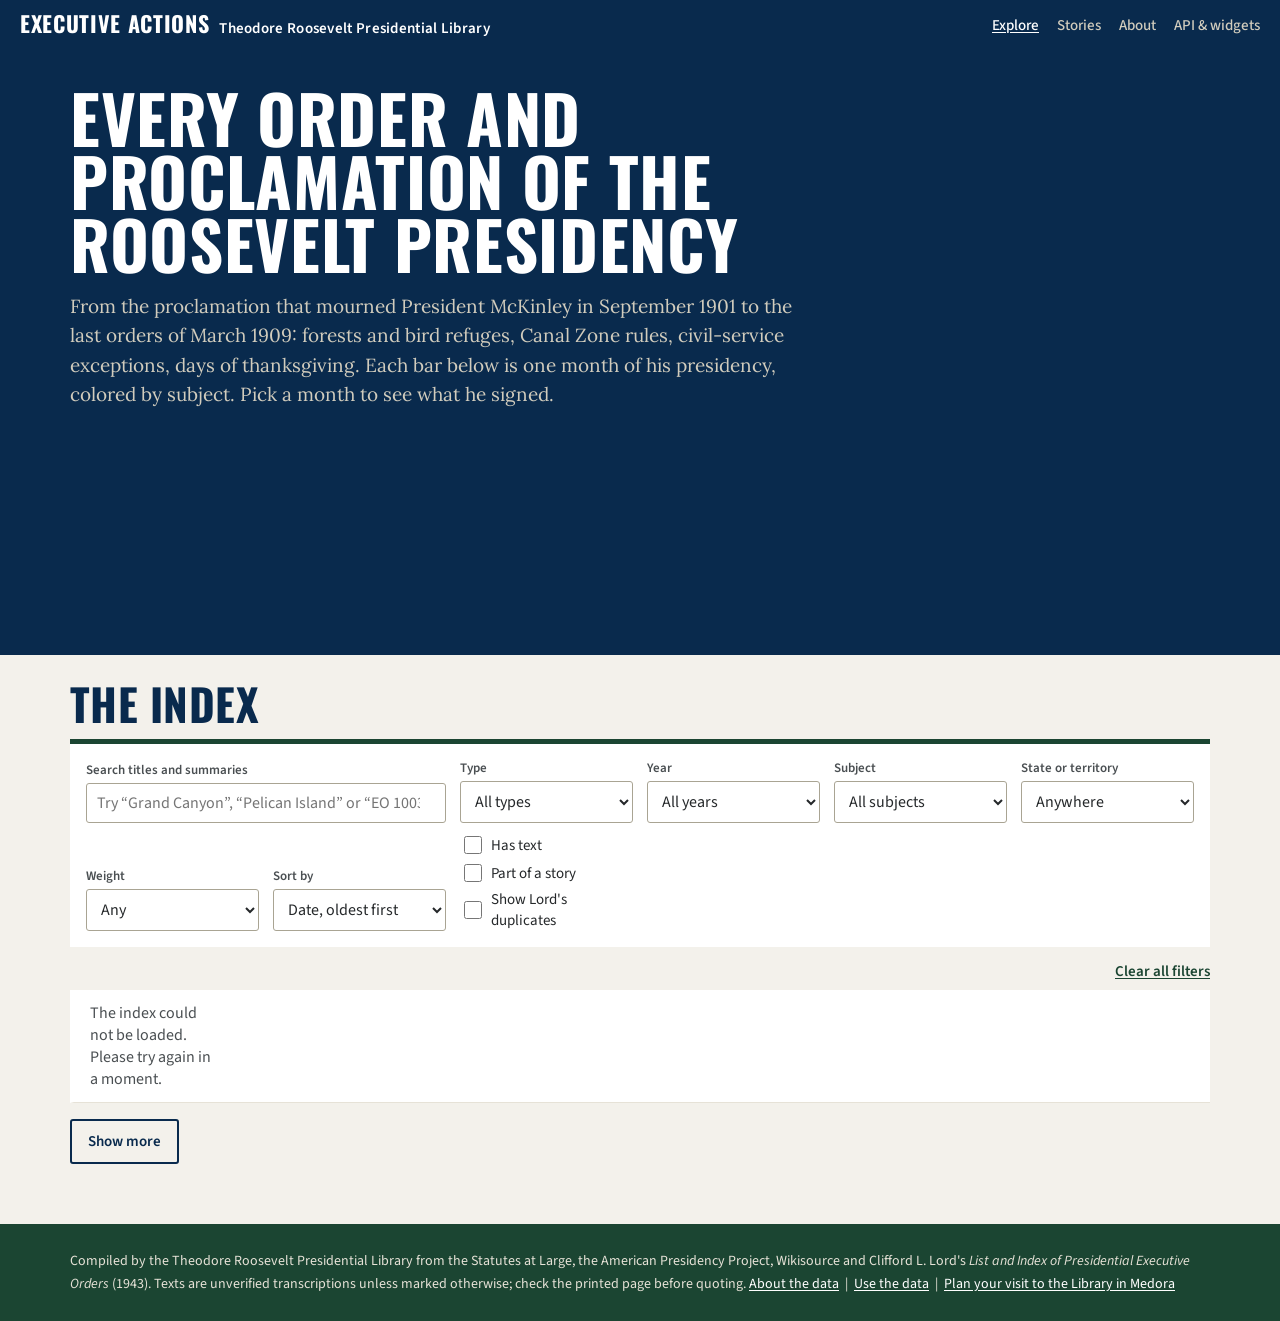
==== site/index.html @ 8fed587e "Build the executive actions dataset, API, explorer and stories Every executive order and proclamatio" ====
<!doctype html>
<html lang="en">
<head>
<meta charset="utf-8">
<meta name="viewport" content="width=device-width, initial-scale=1">
<title>Theodore Roosevelt's Executive Orders and Proclamations | Theodore Roosevelt Presidential Library</title>
<meta name="description" content="Every executive order and proclamation Theodore Roosevelt signed as president, 1901–1909: searchable, with texts, sources and the stories behind them.">
<meta property="og:title" content="Theodore Roosevelt's Executive Orders and Proclamations">
<meta property="og:description" content="Every executive order and proclamation Theodore Roosevelt signed as president, 1901–1909: searchable, with texts, sources and the stories behind them.">
<meta property="og:type" content="website">
<meta property="og:url" content="https://executiveactions.labs.trlibrary.com/">
<meta property="og:site_name" content="Theodore Roosevelt Presidential Library">
<meta name="twitter:card" content="summary_large_image">
<link rel="icon" href="assets/favicon.svg" type="image/svg+xml">
<link rel="preconnect" href="https://fonts.googleapis.com">
<link href="https://fonts.googleapis.com/css2?family=Oswald:wght@600;700&family=Lora:ital,wght@0,400;0,700;1,400&family=Source+Sans+3:wght@400;600;700&display=swap" rel="stylesheet">
<link rel="stylesheet" href="assets/app.css">
</head>
<body>
<a class="skip" href="#finder">Skip to the index</a>
<header class="bar">
  <a class="brand" href="index.html"><b>Executive Actions</b>Theodore Roosevelt Presidential Library</a>
  <nav aria-label="Site"><a href="index.html" aria-current="page">Explore</a><a href="stories.html">Stories</a><a href="about.html">About</a><a href="api.html">API &amp; widgets</a></nav>
</header>

<section class="hero">
  <div class="wrap">
    <h1>Every order and proclamation of the Roosevelt presidency</h1>
    <p class="lede">From the proclamation that mourned President McKinley in September 1901 to the last orders of March 1909: forests and bird refuges, Canal Zone rules, civil-service exceptions, days of thanksgiving. Each bar below is one month of his presidency, colored by subject. Pick a month to see what he signed.</p>
    <div class="stats" id="stats" aria-live="polite"></div>
    <ul class="legend" id="legend"></ul>
    <div class="timeline" id="timeline">
      <div class="tlscroll"><svg id="tl" role="group" aria-label="Documents signed each month, September 1901 to March 1909. Use the arrow keys to move between months and Enter to filter the index."></svg></div>
      <div class="tltip" id="tltip" role="status"></div>
    </div>
    <p class="tlnote" id="tlnote"></p>
  </div>
</section>

<main class="wrap finder" id="finder" tabindex="-1">
  <h2 style="color:var(--night)">The index</h2>
  <form class="filters" id="filters" role="search" onsubmit="return false">
    <div class="q"><label for="q">Search titles and summaries</label><input type="search" id="q" name="q" placeholder="Try “Grand Canyon”, “Pelican Island” or “EO 1003”" autocomplete="off"></div>
    <div><label for="type">Type</label><select id="type" name="type"><option value="">All types</option><option value="executive_order">Executive orders</option><option value="proclamation">Proclamations</option><option value="unnumbered_order">Unnumbered orders</option></select></div>
    <div><label for="year">Year</label><select id="year" name="year"><option value="">All years</option></select></div>
    <div><label for="category">Subject</label><select id="category" name="category"><option value="">All subjects</option></select></div>
    <div><label for="state">State or territory</label><select id="state" name="state"><option value="">Anywhere</option></select></div>
    <div><label for="sig">Weight</label><select id="sig" name="sig"><option value="">Any</option><option value="5">Landmark only</option><option value="4">Notable and up</option><option value="3">Substantive and up</option><option value="2">Routine and up</option></select></div>
    <div><label for="sort">Sort by</label><select id="sort" name="sort"><option value="date">Date, oldest first</option><option value="-date">Date, newest first</option><option value="sig">Weight, biggest first</option><option value="number">Number</option><option value="title">Title, A–Z</option></select></div>
    <div class="checks"><label><input type="checkbox" id="text" name="text"> Has text</label><label><input type="checkbox" id="story" name="story"> Part of a story</label><label><input type="checkbox" id="dupes" name="dupes"> Show Lord's duplicates</label></div>
  </form>
  <div class="resultbar"><span><span class="count" id="count" aria-live="polite"></span> <span id="monthchip"></span></span><button type="button" class="linkbtn" id="clear">Clear all filters</button></div>
  <ol class="doclist" id="list" aria-label="Documents"></ol>
  <div id="sentinel"></div>
  <button type="button" class="btn ghost more" id="more" hidden>Show more</button>
</main>

<footer class="site">
  <div class="wrap">
    Compiled by the Theodore Roosevelt Presidential Library from the Statutes at Large, the American Presidency Project, Wikisource and Clifford L. Lord's <i>List and Index of Presidential Executive Orders</i> (1943). Texts are unverified transcriptions unless marked otherwise; check the printed page before quoting.
    <a href="about.html">About the data</a> &nbsp;|&nbsp; <a href="api.html">Use the data</a> &nbsp;|&nbsp; <a href="https://www.trlibrary.com/visit">Plan your visit to the Library in Medora</a>
  </div>
</footer>

<script src="assets/app.js"></script>
<script>
(async () => {
  const $ = id => document.getElementById(id);
  const PAGE = 100;
  let all, meta;
  try {
    [all, meta] = await Promise.all([EA.get("documents.json"), EA.get("index.json")]);
  } catch (e) {
    $("list").innerHTML = `<li class="empty">The index could not be loaded. Please try again in a moment.</li>`;
    return;
  }

  // ---------- headline counts
  const c = meta.counts;
  const tiles = [
    [c.documents, "documents signed"],
    [c.by_type.executive_order || 0, "numbered executive orders"],
    [c.by_type.proclamation || 0, "proclamations"],
    [c.by_type.unnumbered_order || 0, "unnumbered orders"],
    [c.with_text, "with full text"],
  ];
  if (c.stories) tiles.push([c.stories, "stories behind them"]);
  $("stats").innerHTML = tiles.map(([n, l]) => `<div><b>${n.toLocaleString()}</b><span>${l}</span></div>`).join("");

  // ---------- prepare rows
  const stateNames = new Map();
  for (const d of all) {
    d._states = (d.states || []).map(s => { const k = EA.slug(s); stateNames.set(k, s); return k; });
    d._hay = [d.title, d.summary, d.label, d.id, d.type === "executive_order" ? `eo ${d.number} e.o. ${d.number}` : "",
              d.type === "proclamation" ? `proc ${d.number}` : "", (d.states || []).join(" "),
              (d.categories || []).map(EA.catLabel).join(" "), d.date].join(" ").toLowerCase();
    d._sk = d.date ? (d.date.length === 7 ? d.date + "-00" : d.date) : "9999";
    const m = /^(\d+)(.*)$/.exec(d.number || "");
    d._num = m ? +m[1] + (m[2] ? 0.5 : 0) : 1e6;
    d._month = d.date ? d.date.slice(0, 7) : null;
    d._g = EA.groupOf(d.categories);
  }
  const years = [...new Set(all.filter(d => d.date).map(d => d.date.slice(0, 4)))].sort();
  $("year").insertAdjacentHTML("beforeend", years.map(y => `<option>${y}</option>`).join(""));
  const catCounts = {};
  all.forEach(d => !d.duplicate_of && (d.categories || []).forEach(x => catCounts[x] = (catCounts[x] || 0) + 1));
  $("category").insertAdjacentHTML("beforeend", Object.keys(EA.CATS).filter(k => catCounts[k]).sort((a, b) => EA.catLabel(a).localeCompare(EA.catLabel(b)))
    .map(k => `<option value="${k}">${EA.esc(EA.catLabel(k))} (${catCounts[k]})</option>`).join("") + `<option value="none">Not yet sorted</option>`);
  $("state").insertAdjacentHTML("beforeend", [...stateNames].sort((a, b) => a[1].localeCompare(b[1])).map(([k, v]) => `<option value="${k}">${EA.esc(v)}</option>`).join(""));

  // ---------- state <-> URL
  const F = ["q", "type", "year", "category", "state", "sig", "sort"];
  const B = ["text", "story", "dupes"];
  let month = null, shown = 0, rows = [];
  function readURL() {
    const p = new URLSearchParams(location.search);
    F.forEach(k => { const el = $(k); const v = p.get(k) || ""; if (el.tagName === "SELECT" && v && ![...el.options].some(o => o.value === v)) return; el.value = v || (k === "sort" ? "date" : ""); });
    B.forEach(k => $(k).checked = p.get(k) === "1");
    month = /^\d{4}-\d{2}$/.test(p.get("month") || "") ? p.get("month") : null;
  }
  function writeURL() {
    const p = new URLSearchParams();
    F.forEach(k => { const v = $(k).value.trim(); if (v && !(k === "sort" && v === "date")) p.set(k, v); });
    B.forEach(k => $(k).checked && p.set(k, "1"));
    if (month) p.set("month", month);
    const qs = p.toString();
    history.replaceState(null, "", qs ? `?${qs}` : location.pathname);
  }

  function filtered(ignoreMonth) {
    const q = $("q").value.trim().toLowerCase().split(/\s+/).filter(Boolean);
    const type = $("type").value, year = $("year").value, cat = $("category").value, st = $("state").value, sig = +$("sig").value || 0;
    const text = $("text").checked, story = $("story").checked, dupes = $("dupes").checked;
    return all.filter(d => (dupes || !d.duplicate_of)
      && (!type || d.type === type) && (!year || (d.date || "").startsWith(year))
      && (!cat || (cat === "none" ? !(d.categories || []).length : (d.categories || []).includes(cat)))
      && (!st || d._states.includes(st)) && (!sig || (d.significance || 0) >= sig)
      && (!text || d.has_text) && (!story || (d.stories || []).length)
      && (ignoreMonth || !month || d._month === month)
      && q.every(w => d._hay.includes(w)));
  }
  function sortRows(r) {
    const s = $("sort").value;
    const byDate = (a, b) => a._sk.localeCompare(b._sk) || a._num - b._num;
    const f = { "date": byDate, "-date": (a, b) => -byDate(a, b),
      "sig": (a, b) => (b.significance || 0) - (a.significance || 0) || byDate(a, b),
      "number": (a, b) => a.type.localeCompare(b.type) || a._num - b._num || byDate(a, b),
      "title": (a, b) => a.title.localeCompare(b.title) }[s] || byDate;
    return r.sort(f);
  }
  function update() {
    writeURL();
    rows = sortRows(filtered(false));
    const n = rows.length;
    $("count").textContent = `${n.toLocaleString()} document${n === 1 ? "" : "s"}`;
    $("monthchip").innerHTML = month ? `in ${EA.fmtDate(month)} <button type="button" class="linkbtn" id="unmonth" aria-label="Remove the ${EA.fmtDate(month)} filter">(any month)</button>` : "";
    if (month) $("unmonth").onclick = () => { month = null; update(); };
    shown = 0;
    $("list").innerHTML = n ? "" : `<li class="empty">Nothing matches those filters. Try a shorter search or clear a filter.</li>`;
    renderMore();
    drawTimeline();
  }
  function renderMore() {
    const next = rows.slice(shown, shown + PAGE);
    $("list").insertAdjacentHTML("beforeend", next.map(EA.rowHTML).join(""));
    shown += next.length;
    $("more").hidden = shown >= rows.length;
    $("more").textContent = `Show ${Math.min(PAGE, rows.length - shown)} more of ${(rows.length - shown).toLocaleString()} remaining`;
  }
  $("more").addEventListener("click", renderMore);
  if ("IntersectionObserver" in window) {
    new IntersectionObserver(es => { if (es[0].isIntersecting && shown && shown < rows.length) renderMore(); }, { rootMargin: "600px" }).observe($("sentinel"));
  }
  let t;
  $("q").addEventListener("input", () => { clearTimeout(t); t = setTimeout(update, 180); });
  $("filters").addEventListener("change", e => { if (e.target.id !== "q") update(); });
  $("clear").addEventListener("click", () => { F.forEach(k => $(k).value = k === "sort" ? "date" : ""); B.forEach(k => $(k).checked = false); month = null; update(); });

  // ---------- timeline
  const GCOL = {}; EA.GROUPS.forEach(([g]) => GCOL[g] = getComputedStyle(document.documentElement).getPropertyValue(`--g-${g}`).trim());
  $("legend").innerHTML = EA.GROUPS.map(([g, l]) => `<li><i style="background:${GCOL[g]}"></i>${EA.esc(l)}</li>`).join("");
  const MONTHS = [];
  for (let y = 1901, m = 9; y < 1909 || (y === 1909 && m <= 3); m === 12 ? (y++, m = 1) : m++) MONTHS.push(`${y}-${String(m).padStart(2, "0")}`);
  const svg = $("tl"), tip = $("tltip");
  const W = 1000, H = 230, L = 34, BOT = 24, TOP = 8;
  const bw = (W - L) / MONTHS.length;
  const totals = {}; all.forEach(d => { if (!d.duplicate_of && d._month) totals[d._month] = (totals[d._month] || 0) + 1; });
  const max = Math.max(...Object.values(totals), 1);
  const yScale = v => (H - BOT - TOP) * v / max;
  let focusIdx = Math.max(0, MONTHS.indexOf(month));
  svg.setAttribute("viewBox", `0 0 ${W} ${H}`);
  function drawTimeline() {
    const rowsAll = filtered(true).filter(d => !d.duplicate_of);
    const per = {};
    rowsAll.forEach(d => { if (!d._month) return; (per[d._month] = per[d._month] || {})[d._g] = (per[d._month][d._g] || 0) + 1; });
    const narrowed = rowsAll.length < all.filter(d => !d.duplicate_of).length;
    let h = "";
    const ticks = niceTicks(max);
    for (const v of ticks) { const y = H - BOT - yScale(v); h += `<line x1="${L}" x2="${W}" y1="${y}" y2="${y}" stroke="rgba(153,173,197,.25)" stroke-width="1"/><text x="${L - 6}" y="${y + 4}" text-anchor="end" font-size="11" fill="#99ADC5" font-family="Source Sans 3, sans-serif">${v}</text>`; }
    MONTHS.forEach((mo, i) => {
      const x = L + i * bw;
      if (mo.endsWith("-01") || i === 0) h += `<text x="${x + 1}" y="${H - 6}" font-size="12" font-weight="600" fill="#D1CCBD" font-family="Source Sans 3, sans-serif">${mo.slice(0, 4)}</text><line x1="${x}" x2="${x}" y1="${H - BOT}" y2="${H - BOT + 5}" stroke="#99ADC5"/>`;
      const p = per[mo] || {}, n = Object.values(p).reduce((a, b) => a + b, 0);
      const label = `${EA.fmtDate(mo)}: ${n} document${n === 1 ? "" : "s"}${narrowed ? ` match (of ${totals[mo] || 0})` : ""}`;
      h += `<g class="bar-hit${mo === month ? " sel" : ""}" data-m="${mo}" data-i="${i}" role="button" tabindex="${i === focusIdx ? 0 : -1}" aria-label="${label}" aria-pressed="${mo === month}">`;
      h += `<rect class="hit" x="${x}" y="${TOP}" width="${bw}" height="${H - BOT - TOP}" fill="transparent"/>`;
      if (narrowed && totals[mo]) h += `<rect x="${x + 1}" y="${H - BOT - yScale(totals[mo])}" width="${bw - 2}" height="${yScale(totals[mo])}" fill="rgba(153,173,197,.18)"/>`;
      let y0 = H - BOT;
      for (const [g] of EA.GROUPS) { const v = p[g]; if (!v) continue; const hh = yScale(v); y0 -= hh; h += `<rect x="${x + 1}" y="${y0}" width="${bw - 2}" height="${hh}" fill="${GCOL[g]}"/>`; }
      h += `</g>`;
    });
    h += `<line x1="${L}" x2="${W}" y1="${H - BOT}" y2="${H - BOT}" stroke="#99ADC5"/>`;
    svg.innerHTML = h;
    const undated = rowsAll.filter(d => !d._month).length;
    $("tlnote").textContent = `${rowsAll.length.toLocaleString()} documents shown in the chart${narrowed ? " (matching your filters; faint bars show all documents)" : ""}.${undated ? ` ${undated} with no known date ${undated === 1 ? "is" : "are"} left out.` : ""}`;
  }
  function niceTicks(m) { const step = m > 80 ? 25 : m > 40 ? 10 : 5; const out = []; for (let v = step; v <= m; v += step) out.push(v); return out; }
  function showTip(g, evX) {
    const mo = g.dataset.m, rowsAll = filtered(true).filter(d => !d.duplicate_of && d._month === mo);
    const counts = {}; rowsAll.forEach(d => counts[d._g] = (counts[d._g] || 0) + 1);
    const lines = EA.GROUPS.filter(([gg]) => counts[gg]).map(([gg, l]) => `<div><i style="background:${GCOL[gg]}"></i>${counts[gg]} ${EA.esc(l.toLowerCase())}</div>`).join("");
    tip.innerHTML = `<b>${EA.fmtDate(mo)}</b>${rowsAll.length} document${rowsAll.length === 1 ? "" : "s"}${lines}`;
    const wb = $("timeline").getBoundingClientRect(), gb = g.getBoundingClientRect();
    const x = (evX ?? (gb.left + gb.width / 2)) - wb.left;
    tip.style.display = "block";
    tip.style.left = Math.max(0, Math.min(x + 12, wb.width - 260)) + "px";
    tip.style.top = "10px";
  }
  function pick(mo) { month = month === mo ? null : mo; update(); $("finder").scrollIntoView({ behavior: matchMedia("(prefers-reduced-motion: reduce)").matches ? "auto" : "smooth" }); }
  svg.addEventListener("mousemove", e => { const g = e.target.closest(".bar-hit"); if (g) showTip(g, e.clientX); else tip.style.display = "none"; });
  svg.addEventListener("mouseleave", () => tip.style.display = "none");
  svg.addEventListener("click", e => { const g = e.target.closest(".bar-hit"); if (g) pick(g.dataset.m); });
  svg.addEventListener("focusin", e => { const g = e.target.closest(".bar-hit"); if (g) showTip(g); });
  svg.addEventListener("focusout", () => tip.style.display = "none");
  svg.addEventListener("keydown", e => {
    const g = e.target.closest(".bar-hit"); if (!g) return;
    let i = +g.dataset.i;
    if (e.key === "Enter" || e.key === " ") { e.preventDefault(); pick(g.dataset.m); return; }
    const step = { ArrowRight: 1, ArrowLeft: -1, Home: -999, End: 999, PageUp: -12, PageDown: 12 }[e.key];
    if (!step) return;
    e.preventDefault();
    i = Math.max(0, Math.min(MONTHS.length - 1, i + step));
    focusIdx = i;
    svg.querySelectorAll(".bar-hit").forEach(x => x.setAttribute("tabindex", +x.dataset.i === i ? 0 : -1));
    svg.querySelector(`.bar-hit[data-i="${i}"]`).focus();
  });

  readURL();
  update();
})();
</script>
</body>
</html>
---- site/assets/app.css ----
/* Executive Actions — TRPL brand tokens (Brand Identity System, 2020), shared with Day by Day */
:root {
  --night: #092A4D;        /* Night Sky */
  --night-2: #0E355F;
  --forest: #1B4532;       /* Dark Forest */
  --forest-bright: #8FC895;/* Bright Forest */
  --sand: #D1CCBD;         /* Sand */
  --sand-2: #E6E2D7;
  --paper: #F3F1EB;
  --ink: #25282A;          /* Dark Gray */
  --ink-2: #4A4F52;
  --sky: #99ADC5;          /* Gray Sky */
  --s1: #3B5F86;
  --s2: #F9D635;           /* Sunset Yellow */
  --s3: #FC924E;           /* Sunset Orange */
  --s4: #E7805D;           /* Deep Orange */
  --s5: #F36079;           /* Sunset Pink */
  --none: #12385F;
  /* timeline groups */
  --g-land: #8FC895; --g-indian: #C9A0DC; --g-civil: #F9D635; --g-gov: #D1CCBD;
  --g-military: #F36079; --g-territories: #FC924E; --g-foreign: #7FC4DA; --g-other: #4F6F92;
  --display: "Dharma Gothic E", "Dharma Gothic", "Oswald", "Arial Narrow", sans-serif;
  --serif: "ITC Clearface", "Clearface", "Lora", Georgia, serif;
  --sans: "Frutiger Next", "Frutiger", "Source Sans 3", "Segoe UI", system-ui, sans-serif;
  --radius: 3px;
}
* { box-sizing: border-box; }
html { -webkit-text-size-adjust: 100%; }
body { margin: 0; background: var(--paper); color: var(--ink); font: 17px/1.6 var(--serif); }
a { color: var(--forest); text-underline-offset: 2px; }
a:hover { color: var(--ink); }
:focus-visible { outline: 3px solid var(--s3); outline-offset: 2px; }
img { max-width: 100%; }
.sr-only { position: absolute; width: 1px; height: 1px; padding: 0; margin: -1px; overflow: hidden; clip: rect(0 0 0 0); white-space: nowrap; border: 0; }
.skip { position: absolute; left: -999px; top: 0; background: #fff; color: var(--night); padding: 8px 12px; z-index: 20; font: 600 15px var(--sans); }
.skip:focus { left: 8px; top: 8px; }

.bar { background: var(--night); color: #fff; padding: 12px 20px; display: flex; align-items: center; gap: 20px; flex-wrap: wrap; }
.bar .brand { font: 600 15px/1.2 var(--sans); color: #fff; text-decoration: none; letter-spacing: .02em; }
.bar .brand b { font: 700 22px/1 var(--display); text-transform: uppercase; letter-spacing: .03em; margin-right: 10px; }
.bar nav { margin-left: auto; display: flex; gap: 18px; flex-wrap: wrap; }
.bar nav a { color: var(--sand); font: 500 15px var(--sans); text-decoration: none; }
.bar nav a:hover, .bar nav a[aria-current] { color: #fff; text-decoration: underline; }

h1, h2, .display { font-family: var(--display); font-weight: 700; text-transform: uppercase; letter-spacing: .01em; line-height: .95; margin: 0; }
h1 { font-size: clamp(36px, 5.2vw, 68px); }
h2 { font-size: clamp(28px, 3.6vw, 44px); margin-bottom: 14px; }
h3 { font: 700 20px/1.25 var(--serif); margin: 0 0 6px; }
.small { font: 14px/1.45 var(--sans); color: var(--ink-2); }
.wrap { max-width: 1180px; margin: 0 auto; padding: 0 20px; }

/* hero */
.hero { background: var(--night); color: #fff; padding: 36px 0 28px; }
.hero h1 { color: #fff; max-width: 24ch; }
.hero .lede { font: 19px/1.55 var(--serif); color: var(--sand); max-width: 62ch; margin: 16px 0 22px; }
.stats { display: grid; grid-template-columns: repeat(auto-fit, minmax(150px, 1fr)); gap: 2px; margin: 0 0 26px; }
.stats div { background: var(--night-2); padding: 12px 14px; }
.stats b { display: block; font: 700 40px/1 var(--display); color: #fff; }
.stats span { display: block; font: 14px/1.35 var(--sans); color: var(--sky); margin-top: 4px; }
.legend { display: flex; gap: 8px 16px; flex-wrap: wrap; font: 13px var(--sans); color: var(--sand); align-items: center; margin: 0; padding: 0; list-style: none; }
.legend i { display: inline-block; width: 11px; height: 11px; border-radius: 2px; margin-right: 6px; vertical-align: -1px; }
.timeline { position: relative; margin-top: 14px; }
.tlscroll { overflow-x: auto; overflow-y: hidden; -webkit-overflow-scrolling: touch; }
.timeline svg { display: block; width: 100%; min-width: 720px; height: auto; }
.timeline .bar-hit { cursor: pointer; }
.timeline .bar-hit:focus { outline: none; }
.timeline .bar-hit:focus-visible rect.hit, .timeline .bar-hit:hover rect.hit { fill: rgba(255,255,255,.12); }
.timeline .sel rect.hit { fill: rgba(249,214,53,.18); }
.tltip { position: absolute; pointer-events: none; background: #fff; color: var(--ink); border-radius: var(--radius);
  padding: 8px 10px; font: 14px/1.4 var(--sans); width: 250px; box-shadow: 0 6px 20px rgba(9,42,77,.35); display: none; z-index: 5; }
.tltip b { display: block; font: 700 15px/1.3 var(--serif); margin-bottom: 2px; }
.tltip i { display: inline-block; width: 9px; height: 9px; border-radius: 2px; margin-right: 6px; }
.tlnote { font: 13px/1.4 var(--sans); color: var(--sky); margin: 6px 0 0; }

/* index filters + list */
.finder { padding-top: 28px; padding-bottom: 60px; }
.filters { display: grid; grid-template-columns: repeat(auto-fit, minmax(160px, 1fr)); gap: 10px 14px; align-items: end; background: #fff; padding: 16px; border-top: 5px solid var(--forest); }
.filters label { display: block; font: 600 13px/1.3 var(--sans); color: var(--ink-2); margin-bottom: 4px; }
.filters input[type=search], .filters select { width: 100%; font: 16px var(--sans); padding: 8px 10px; border: 1px solid #A9A493; border-radius: var(--radius); background: #fff; color: var(--ink); min-height: 40px; }
.filters .q { grid-column: span 2; }
@media (max-width: 520px) { .filters .q { grid-column: 1 / -1; } .filters { grid-template-columns: 1fr 1fr; } }
.filters .checks { display: flex; flex-direction: column; gap: 4px; font: 15px var(--sans); }
.filters .checks label { font: 15px var(--sans); color: var(--ink); margin: 0; display: flex; gap: 6px; align-items: center; }
.filters input[type=checkbox] { width: 18px; height: 18px; accent-color: var(--forest); }
.resultbar { display: flex; justify-content: space-between; align-items: center; gap: 12px; flex-wrap: wrap; margin: 14px 0 8px; font: 15px var(--sans); }
.resultbar .count { font-weight: 700; }
.linkbtn { all: unset; cursor: pointer; color: var(--forest); text-decoration: underline; text-underline-offset: 2px; font: 600 15px var(--sans); }
.linkbtn:focus-visible { outline: 3px solid var(--s3); outline-offset: 2px; }
.doclist { list-style: none; margin: 0; padding: 0; background: #fff; }
.doclist > li { display: grid; grid-template-columns: 128px 150px minmax(0, 1fr); gap: 4px 18px; padding: 12px 16px; border-bottom: 1px solid var(--sand-2); border-left: 4px solid transparent; }
.doclist > li:hover { background: #FBFAF6; }
.doclist .d { font: 600 14px/1.4 var(--sans); color: var(--ink-2); white-space: nowrap; }
.doclist .t { font: 600 14px/1.4 var(--sans); color: var(--night); }
.doclist .t small { display: block; font-weight: 400; color: var(--ink-2); }
.doclist a.ti { font: 700 17px/1.35 var(--serif); color: var(--ink); text-decoration: none; }
.doclist a.ti:hover, .doclist a.ti:focus-visible { text-decoration: underline; }
.doclist p { margin: 3px 0 0; font-size: 16px; line-height: 1.5; color: var(--ink-2); max-width: 75ch; }
.doclist .tags { margin-top: 6px; }
@media (max-width: 760px) {
  .doclist > li { grid-template-columns: 1fr; padding: 12px 14px; }
  .doclist .d, .doclist .t { display: inline; }
  .doclist .meta-row { display: flex; gap: 10px; flex-wrap: wrap; align-items: baseline; }
  .doclist .t small { display: inline; margin-left: 6px; }
}
.meta-row { display: contents; }
.more { display: block; margin: 16px auto 0; }
.empty { padding: 24px 16px; background: #fff; font: 16px var(--sans); color: var(--ink-2); }

.tags { display: flex; gap: 6px; flex-wrap: wrap; margin: 0; padding: 0; list-style: none; }
.tags a, .tags span { font: 600 13px/1.3 var(--sans); background: var(--sand-2); color: var(--ink); padding: 3px 9px; border-radius: 99px; text-decoration: none; }
.tags a:hover { background: var(--sand); }
.tags .st { background: #E3EAF2; }
.tags .sig { background: #FDE9DF; color: #7A2E12; }

/* reading layout */
.cols { display: grid; grid-template-columns: minmax(0, 1.6fr) minmax(0, 1fr); gap: 40px; padding: 36px 20px 60px; max-width: 1180px; margin: 0 auto; }
@media (max-width: 860px) { .cols { grid-template-columns: 1fr; gap: 28px; padding-top: 24px; } }
.card { background: #fff; border-top: 6px solid var(--s3); padding: 22px 24px 24px; border-radius: 0 0 var(--radius) var(--radius); }
@media (max-width: 520px) { .card { padding: 18px 16px 20px; } }
.card .kicker { font: 700 15px/1.2 var(--sans); text-transform: uppercase; letter-spacing: .06em; color: var(--forest); margin: 0 0 6px; }
.card .date { font: 700 30px/1 var(--display); text-transform: uppercase; color: var(--night); }
.card .meta { font: 14px/1.5 var(--sans); color: var(--ink-2); margin: 6px 0 14px; }
.card h1.doc-title { font: 700 clamp(24px, 3vw, 32px)/1.2 var(--serif); text-transform: none; letter-spacing: 0; margin: 4px 0 10px; color: var(--ink); }
.card .summary { font-size: 19px; margin: 0 0 16px; max-width: 64ch; }
.card h2 { font-size: 28px; color: var(--night); margin: 28px 0 10px; }
.facts { display: grid; grid-template-columns: max-content minmax(0, 1fr); gap: 6px 16px; margin: 14px 0; font: 15px/1.5 var(--sans); }
.facts dt { font-weight: 700; color: var(--ink-2); }
.facts dd { margin: 0; }
@media (max-width: 520px) { .facts { grid-template-columns: 1fr; gap: 0; } .facts dd { margin-bottom: 8px; } }
.dnote { margin: 16px 0 0; padding: 10px 14px; background: var(--sand-2); border-left: 3px solid var(--s4); border-radius: 4px; font-size: 15px; line-height: 1.5; }
.dnote b { font-weight: 700; color: var(--night); }
.doctext { margin-top: 8px; }
.doctext .prov { font: 14px/1.5 var(--sans); background: #FFF6D6; border-left: 4px solid var(--s2); padding: 10px 14px; margin: 0 0 14px; }
.doctext .prov.ok { background: #EAF4EB; border-left-color: var(--forest-bright); }
.doctext .body { font: 17px/1.7 var(--serif); }
.doctext .body p { margin: 0 0 12px; max-width: 68ch; }
.doctext .sig { font-variant: small-caps; margin-top: 16px; }
.doctext details { margin-top: 10px; font: 14px/1.5 var(--sans); }
.doctext details ul { margin: 6px 0 0; padding-left: 20px; }
.notext { font: 16px/1.5 var(--sans); color: var(--ink-2); background: var(--sand-2); padding: 12px 14px; }
.cites { list-style: none; margin: 0; padding: 0; }
.cites li { padding: 10px 0; border-bottom: 1px solid var(--sand-2); font: 15px/1.5 var(--sans); }
.cites li b { display: block; font-size: 14px; color: var(--ink-2); text-transform: uppercase; letter-spacing: .05em; }
.side h2 { color: var(--night); font-size: 30px; }
.side section { margin-bottom: 30px; }
.storylinks { list-style: none; margin: 0; padding: 0; }
.storylinks li { background: #fff; padding: 12px 14px; border-left: 4px solid var(--forest-bright); margin-bottom: 8px; }
.storylinks a { font: 700 17px/1.3 var(--serif); color: var(--ink); }
.storylinks p { margin: 4px 0 0; font: 14px/1.45 var(--sans); color: var(--ink-2); }
.daynav { display: flex; justify-content: space-between; gap: 14px; margin-top: 22px; font: 600 15px/1.35 var(--sans); }
.daynav a { max-width: 48%; }
.daynav a span { display: block; font-weight: 400; color: var(--ink-2); font-size: 13px; }
.daynav .nx { text-align: right; margin-left: auto; }
.btn { display: inline-block; font: 600 15px var(--sans); background: var(--night); color: #fff; padding: 10px 16px; border-radius: var(--radius); text-decoration: none; border: 0; cursor: pointer; }
.btn:hover { background: var(--forest); color: #fff; }
.btn.ghost { background: transparent; color: var(--night); border: 2px solid var(--night); }
.btn.ghost:hover { background: var(--night); color: #fff; }

/* stories */
.storygrid { display: grid; grid-template-columns: repeat(auto-fill, minmax(280px, 1fr)); gap: 16px; margin: 10px 0 34px; }
.scard { background: #fff; border-top: 5px solid var(--forest-bright); padding: 16px 18px 18px; display: flex; flex-direction: column; gap: 6px; }
.scard .yr { font: 700 15px/1 var(--sans); color: var(--s4); letter-spacing: .04em; }
.scard a.ti { font: 700 19px/1.3 var(--serif); color: var(--ink); text-decoration: none; }
.scard a.ti:hover, .scard a.ti:focus-visible { text-decoration: underline; }
.scard p { margin: 0; font-size: 16px; line-height: 1.5; color: var(--ink-2); }
.scard .small { margin-top: auto; padding-top: 6px; }
.toggle { display: inline-flex; border: 2px solid var(--night); border-radius: var(--radius); overflow: hidden; }
.toggle button { font: 600 15px var(--sans); padding: 7px 14px; border: 0; background: #fff; color: var(--night); cursor: pointer; }
.toggle button[aria-pressed=true] { background: var(--night); color: #fff; }
.story-body { font: 18px/1.7 var(--serif); }
.story-body h3 { font: 700 clamp(26px, 3vw, 34px)/1 var(--display); text-transform: uppercase; color: var(--night); margin: 30px 0 10px; }
.story-body h4 { font: 700 20px/1.3 var(--serif); margin: 22px 0 6px; }
.story-body p, .story-body li { max-width: 68ch; }
.story-body blockquote { margin: 0 0 16px; padding: 10px 18px; background: var(--sand-2); border-left: 4px solid var(--forest); }
.story-body blockquote p { margin: 6px 0; }
.story-body #sources + ul, .story-body #sources + ol { font: 15px/1.5 var(--sans); color: var(--ink-2); }
.dek { font: italic 21px/1.45 var(--serif); color: var(--ink-2); margin: 10px 0 16px; max-width: 60ch; }
.research { background: #EEF2F6; border-left: 4px solid var(--sky); padding: 14px 18px; margin: 26px 0 0; }
.research h2 { font-size: 24px; margin: 0 0 6px; color: var(--night); }
.research ul { margin: 6px 0 0; padding-left: 20px; font-size: 16px; line-height: 1.55; }
.minilist { list-style: none; margin: 0; padding: 0; }
.minilist li { padding: 10px 0; border-bottom: 1px solid var(--sand); }
.minilist .d { font: 600 13px var(--sans); color: var(--ink-2); display: block; }
.minilist a { font: 700 16px/1.35 var(--serif); }
.minilist p { margin: 2px 0 0; font: 14px/1.45 var(--sans); color: var(--ink-2); }

.list-table { width: 100%; border-collapse: collapse; font: 15px/1.4 var(--sans); }
.list-table th { text-align: left; font-weight: 700; border-bottom: 2px solid var(--ink); padding: 6px 8px; }
.list-table td { border-bottom: 1px solid var(--sand); padding: 6px 8px; vertical-align: top; }
.list-table td.n { text-align: right; font-variant-numeric: tabular-nums; }
.tablewrap { overflow-x: auto; }
pre, code { font: 14px/1.5 ui-monospace, SFMono-Regular, Menlo, monospace; }
pre { background: var(--night); color: var(--sand-2); padding: 14px 16px; overflow-x: auto; border-radius: var(--radius); white-space: pre; }
.doc { max-width: 860px; padding: 36px 20px 60px; }
.doc h1 { color: var(--night); }
.doc h2 { color: var(--night); margin-top: 40px; }
.doc p, .doc li { max-width: 70ch; }
.doc .lede { font-size: 20px; }
footer.site { background: var(--forest); color: var(--sand-2); padding: 26px 20px; font: 14px/1.6 var(--sans); }
footer.site a { color: #fff; }
.loading { font: 15px var(--sans); color: var(--ink-2); padding: 20px 0; }
@media (prefers-reduced-motion: reduce) { * { transition: none !important; animation: none !important; scroll-behavior: auto !important; } }
p code, li code { overflow-wrap: anywhere; }
.dnote summary { cursor: pointer; }
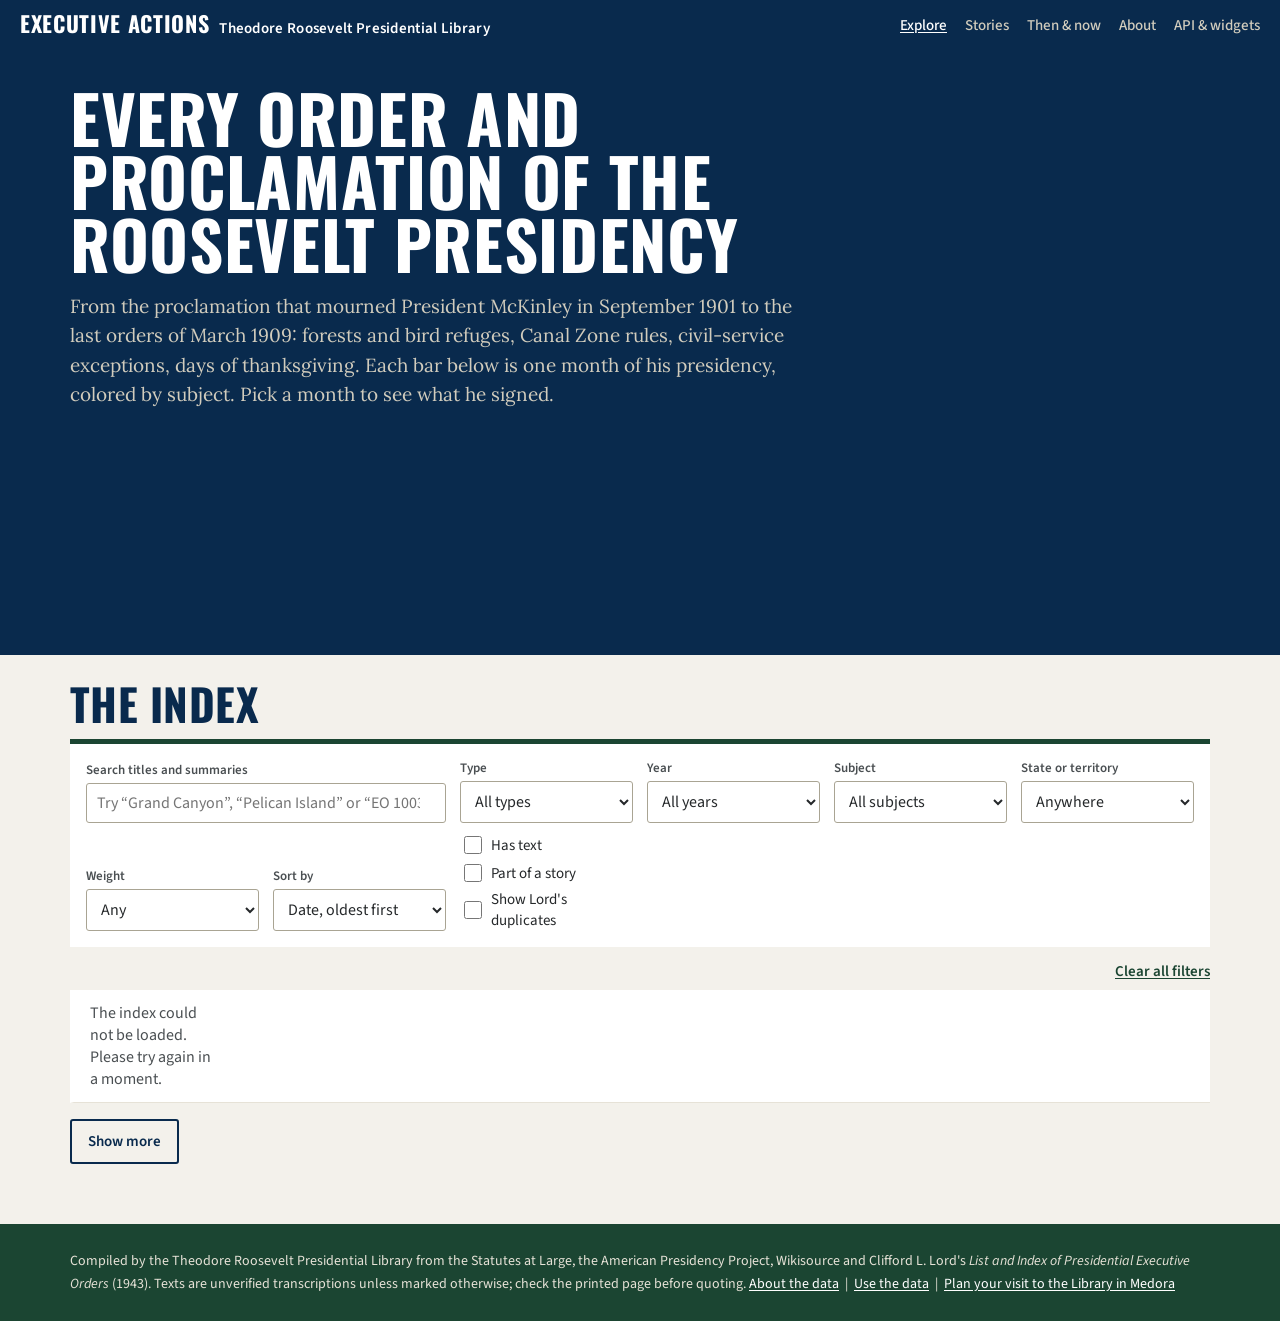
==== commit c89aa3e2: "Add impact layer: what happened next, connected documents, then and now - data/impact/NNN.json: sour" ====
--- a/site/index.html
+++ b/site/index.html
@@ -20,7 +20,7 @@
 <a class="skip" href="#finder">Skip to the index</a>
 <header class="bar">
   <a class="brand" href="index.html"><b>Executive Actions</b>Theodore Roosevelt Presidential Library</a>
-  <nav aria-label="Site"><a href="index.html" aria-current="page">Explore</a><a href="stories.html">Stories</a><a href="about.html">About</a><a href="api.html">API &amp; widgets</a></nav>
+  <nav aria-label="Site"><a href="index.html" aria-current="page">Explore</a><a href="stories.html">Stories</a><a href="then-and-now.html">Then &amp; now</a><a href="about.html">About</a><a href="api.html">API &amp; widgets</a></nav>
 </header>
 
 <section class="hero">
--- a/site/assets/app.css
+++ b/site/assets/app.css
@@ -202,3 +202,28 @@
 @media (prefers-reduced-motion: reduce) { * { transition: none !important; animation: none !important; scroll-behavior: auto !important; } }
 p code, li code { overflow-wrap: anywhere; }
 .dnote summary { cursor: pointer; }
+
+/* What happened next */
+.impact { margin-top: 28px; }
+.impact h3 { font: 700 14px/1.3 var(--sans); letter-spacing: .06em; text-transform: uppercase; color: var(--night); margin: 22px 0 8px; }
+.impact ul { margin: 0; padding: 0; list-style: none; }
+.impact li { padding: 8px 0 8px 14px; border-left: 2px solid var(--sand-2); margin: 0 0 6px; line-height: 1.5; }
+.impact .today li { border-left-color: var(--night); }
+.impact .src { font: 13px/1.4 var(--sans); color: var(--ink-2); white-space: normal; }
+.impact .src::before { content: "— "; }
+.impact .rel { display: inline-block; font: 600 12px/1.6 var(--sans); text-transform: uppercase; letter-spacing: .05em; background: var(--sand-2); color: var(--night); border-radius: 3px; padding: 0 6px; margin-right: 6px; }
+.stillbox { margin: 20px 0 0; padding: 12px 16px; background: var(--sand-2); border-radius: 6px; font-size: 15px; }
+.stillbox ul { margin: 6px 0 0; }
+.stillbox li { border: 0; padding: 4px 0; }
+/* Then and now */
+.tn-filters { display: flex; flex-wrap: wrap; gap: 8px; margin: 18px 0; }
+.tn-filters button { font: 600 14px var(--sans); border: 1px solid var(--night); background: transparent; color: var(--night); border-radius: 999px; padding: 6px 12px; cursor: pointer; }
+.tn-filters button[aria-pressed="true"] { background: var(--night); color: #fff; }
+.tn-group h2 { margin-top: 32px; }
+.tn-list { list-style: none; padding: 0; margin: 0; display: grid; grid-template-columns: repeat(auto-fill, minmax(280px, 1fr)); gap: 12px; }
+.tn-list > li { background: #fff; border-radius: 6px; padding: 14px 16px; border-top: 3px solid var(--night); }
+.tn-list .nm { font: 700 18px/1.25 var(--serif); color: var(--night); display: block; }
+.tn-list .gone { border-top-color: var(--ink-2); }
+.tn-list ul { list-style: none; padding: 0; margin: 8px 0 0; font: 14px/1.45 var(--sans); }
+.tn-list ul li { margin: 4px 0; }
+.tn-filters button[aria-pressed="true"] .small { color: #C9D3DF; }
